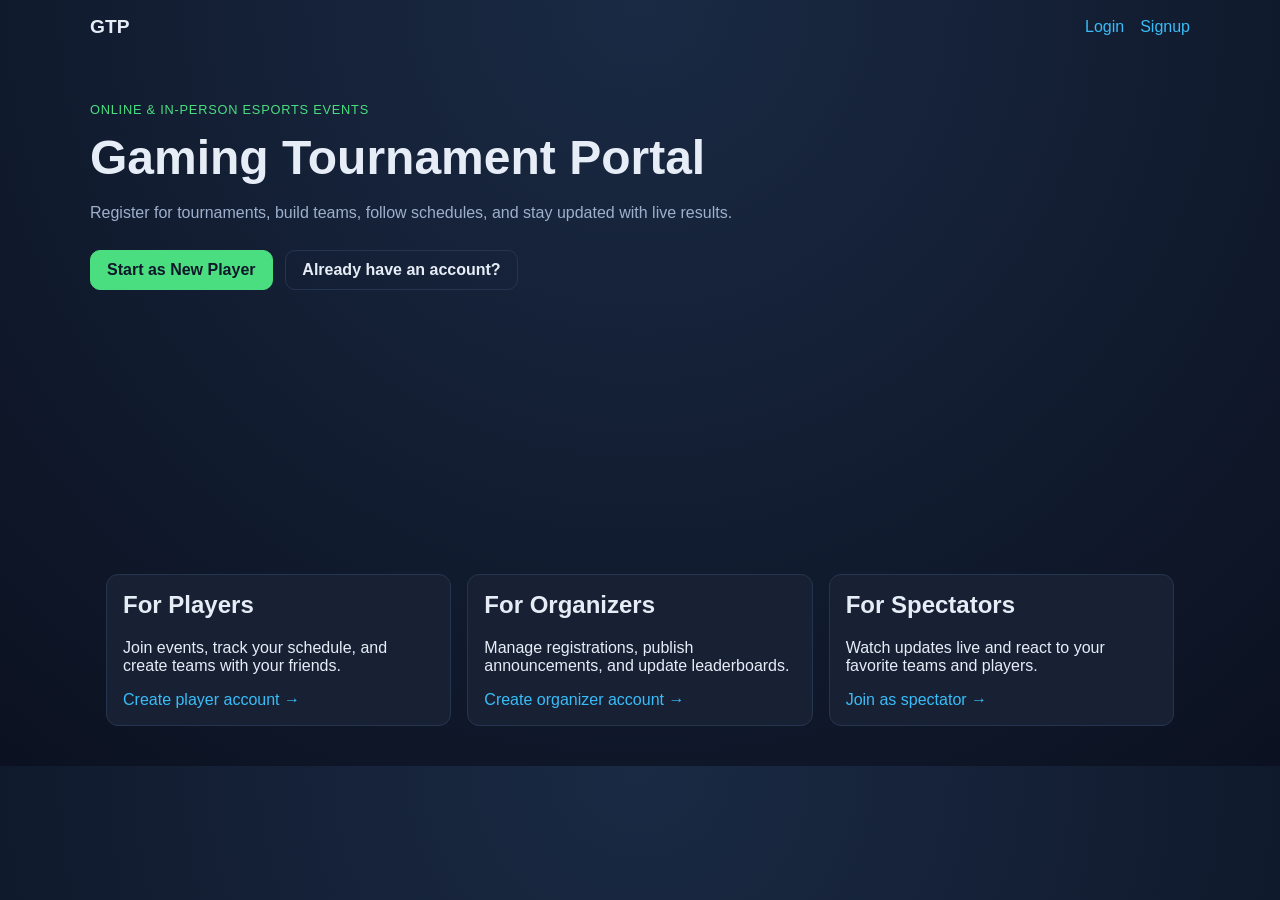
==== index.html @ 9b072035 "First Commit Base Project Files" ====
<!DOCTYPE html>
<html lang="en">
<head>
  <meta charset="UTF-8" />
  <meta name="viewport" content="width=device-width, initial-scale=1.0" />
  <title>Gaming Tournament Portal</title>
  <link rel="stylesheet" href="assets/css/main.css" />
</head>
<body>
  <header class="hero">
    <nav class="nav">
      <a href="index.html" class="brand">GTP</a>
      <div class="nav-links">
        <a href="pages/auth/login.html">Login</a>
        <a href="pages/auth/signup.html">Signup</a>
      </div>
    </nav>

    <section class="hero-content">
      <p class="tag">Online & In-Person eSports Events</p>
      <h1>Gaming Tournament Portal</h1>
      <p class="sub">
        Register for tournaments, build teams, follow schedules, and stay updated with live results.
      </p>
      <div class="hero-actions">
        <a class="btn" href="pages/auth/signup.html">Start as New Player</a>
        <a class="btn btn-secondary" href="pages/auth/login.html">Already have an account?</a>
      </div>
    </section>
  </header>

  <main class="container grid three-col">
    <article class="panel">
      <h2>For Players</h2>
      <p>Join events, track your schedule, and create teams with your friends.</p>
      <a href="pages/auth/signup.html">Create player account →</a>
    </article>

    <article class="panel">
      <h2>For Organizers</h2>
      <p>Manage registrations, publish announcements, and update leaderboards.</p>
      <a href="pages/auth/signup.html">Create organizer account →</a>
    </article>

    <article class="panel">
      <h2>For Spectators</h2>
      <p>Watch updates live and react to your favorite teams and players.</p>
      <a href="pages/auth/signup.html">Join as spectator →</a>
    </article>
  </main>
</body>
</html>
---- assets/css/main.css ----
:root {
  color-scheme: dark;
  --bg: #0b1120;
  --panel: #182337;
  --panel-alt: #26354f;
  --text: #e6edf7;
  --muted: #9eb0cc;
  --accent: #4ade80;
  --accent-2: #38bdf8;
  --danger: #f87171;
}

* { box-sizing: border-box; }

body {
  margin: 0;
  font-family: Inter, Segoe UI, Arial, sans-serif;
  background: radial-gradient(circle at top, #1a2a44, var(--bg));
  color: var(--text);
}

a { color: var(--accent-2); text-decoration: none; }
a:hover { text-decoration: underline; }

.hero {
  min-height: 62vh;
  padding: 1rem 1rem 2.5rem;
}

.nav {
  max-width: 1100px;
  margin: 0 auto;
  display: flex;
  justify-content: space-between;
  align-items: center;
}

.brand {
  font-weight: 700;
  font-size: 1.2rem;
  color: var(--text);
}

.nav-links {
  display: flex;
  gap: 1rem;
}

.hero-content {
  max-width: 1100px;
  margin: 4rem auto 0;
}

.tag {
  color: var(--accent);
  letter-spacing: 0.06em;
  text-transform: uppercase;
  font-size: 0.8rem;
}

h1 { font-size: clamp(2rem, 4vw, 3rem); margin: 0.6rem 0 1rem; }
h2, h3, h4 { margin-top: 0; }

.sub {
  max-width: 700px;
  color: var(--muted);
  line-height: 1.55;
}

.hero-actions {
  margin-top: 1.5rem;
  display: flex;
  gap: 0.8rem;
  flex-wrap: wrap;
}

.btn,
button {
  background: var(--accent);
  color: #0f172a;
  border: 1px solid var(--accent);
  border-radius: 10px;
  padding: 0.65rem 1rem;
  font-weight: 600;
  cursor: pointer;
}

.btn { display: inline-block; }
.btn-secondary { background: transparent; color: var(--text); border-color: var(--panel-alt); }
button:hover, .btn:hover { opacity: 0.92; text-decoration: none; }

.container {
  max-width: 1100px;
  margin: 0 auto;
  padding: 1rem;
}

.page-header {
  display: flex;
  justify-content: space-between;
  align-items: center;
  gap: 1rem;
  margin-bottom: 1rem;
}

.page-links {
  display: flex;
  gap: 0.75rem;
  flex-wrap: wrap;
}

.grid {
  display: grid;
  gap: 1rem;
}

.three-col {
  grid-template-columns: repeat(auto-fit, minmax(260px, 1fr));
  margin-bottom: 1.5rem;
}

.portal-grid {
  grid-template-columns: repeat(auto-fit, minmax(280px, 1fr));
}

.panel {
  background: color-mix(in hsl, var(--panel), #000 5%);
  border: 1px solid var(--panel-alt);
  border-radius: 12px;
  padding: 1rem;
}

label {
  display: block;
  color: var(--muted);
  margin-bottom: 0.8rem;
}

input,
select,
textarea {
  width: 100%;
  margin-top: 0.35rem;
  background: #0f1a2d;
  color: var(--text);
  border: 1px solid #3d4e68;
  border-radius: 9px;
  padding: 0.6rem;
}

.stack > * + * { margin-top: 0.45rem; }

.message {
  min-height: 1.2rem;
  font-size: 0.92rem;
}

.muted { color: var(--muted); }

ul {
  margin: 0;
  padding-left: 1.2rem;
}

li { margin-bottom: 0.4rem; }

table {
  width: 100%;
  border-collapse: collapse;
}

th,
td {
  padding: 0.45rem;
  border-bottom: 1px solid #374963;
  text-align: left;
}

.reaction-box {
  display: flex;
  gap: 0.5rem;
  flex-wrap: wrap;
}

.reaction-box button {
  width: auto;
  background: #1d4ed8;
  color: #f8fafc;
  border-color: #1d4ed8;
}

.logout-btn {
  background: var(--danger);
  border-color: var(--danger);
  color: #fff;
}

.hidden { display: none; }

@media (max-width: 700px) {
  .page-header {
    flex-direction: column;
    align-items: flex-start;
  }
}
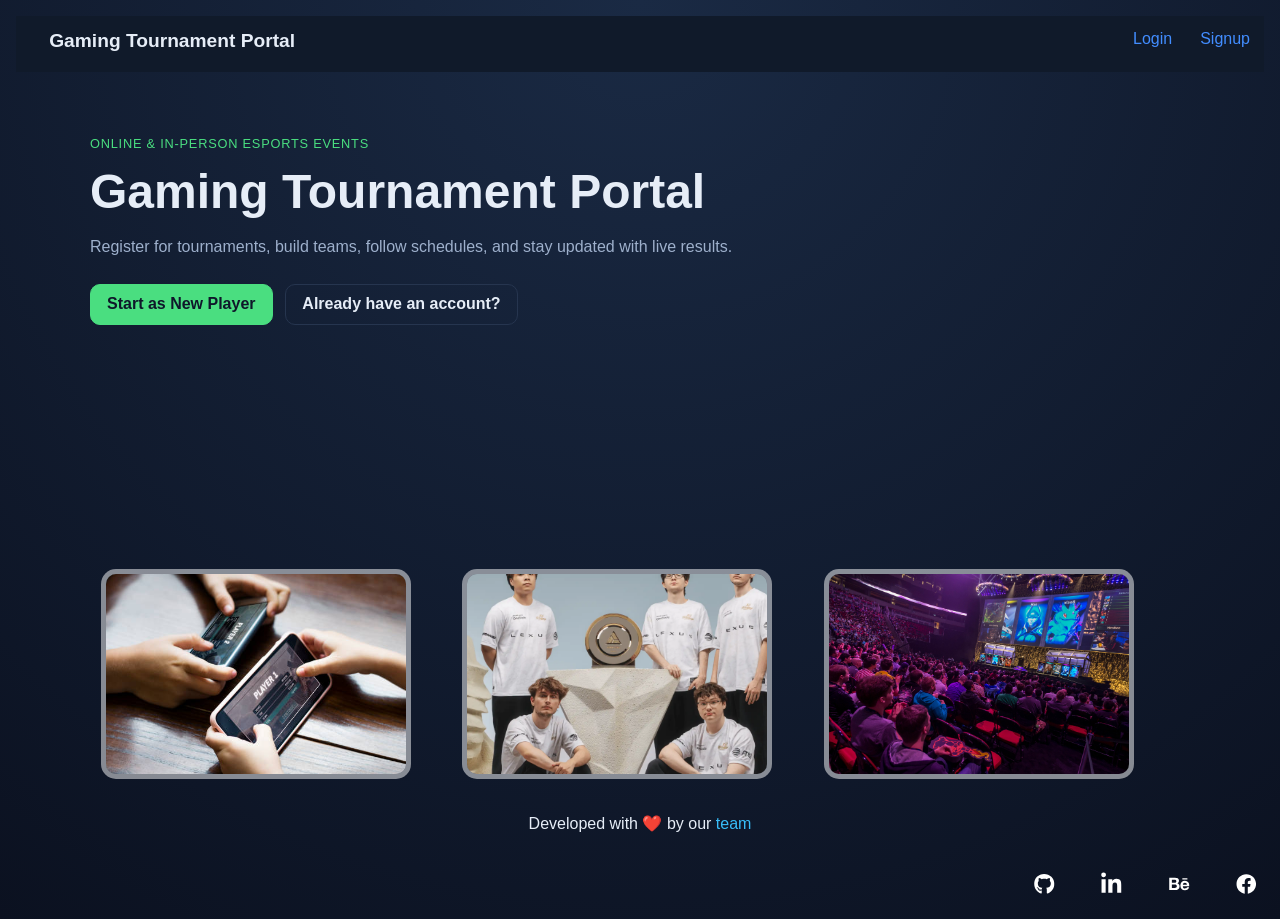
==== commit 0a746c1d: "Add initial HTML structure, styles, and images" ====
--- a/index.html
+++ b/index.html
@@ -1,20 +1,21 @@
 <!DOCTYPE html>
 <html lang="en">
+
 <head>
   <meta charset="UTF-8" />
   <meta name="viewport" content="width=device-width, initial-scale=1.0" />
   <title>Gaming Tournament Portal</title>
-  <link rel="stylesheet" href="assets/css/main.css" />
+  <link rel="stylesheet" href="./assets/css/main.css" />
 </head>
+
 <body>
   <header class="hero">
-    <nav class="nav">
-      <a href="index.html" class="brand">GTP</a>
-      <div class="nav-links">
-        <a href="pages/auth/login.html">Login</a>
-        <a href="pages/auth/signup.html">Signup</a>
-      </div>
-    </nav>
+    <ul>
+      <li><a href="./index.html" class="brand">Gaming Tournament Portal</a></li>
+      <li style="float:right"><a href="./pages/auth/signup.html">Signup</a></li>
+      <li style="float:right"><a href="./pages/auth/login.html">Login</a></li>
+      <!-- <li><a href="about.asp">About</a></li> -->
+    </ul>
 
     <section class="hero-content">
       <p class="tag">Online & In-Person eSports Events</p>
@@ -30,23 +31,71 @@
   </header>
 
   <main class="container grid three-col">
-    <article class="panel">
-      <h2>For Players</h2>
-      <p>Join events, track your schedule, and create teams with your friends.</p>
-      <a href="pages/auth/signup.html">Create player account →</a>
-    </article>
+    <div class="card-1">
+       <img src="./assets/images/panel-1.jpg">
+      <div class="card__content-1">
+        <p class="card__title-1">For Players</p>
+        <p class="card__description-1">Join events, track your schedule, and create teams with your friends.<br>
+          <a href="pages/auth/signup.html">Create player account →</a>
+        </p>
+      </div>
+    </div>
 
-    <article class="panel">
-      <h2>For Organizers</h2>
-      <p>Manage registrations, publish announcements, and update leaderboards.</p>
-      <a href="pages/auth/signup.html">Create organizer account →</a>
-    </article>
+    <div class="card-1">
+       <img src="./assets/images/panel-2.webp">
+      <div class="card__content-1">
+        <p class="card__title-1">For Organizers</p>
+        <p class="card__description-1">Manage registrations, publish announcements, and update leaderboards<br>
+          <a href="pages/auth/signup.html">Create an organizer account →</a>
+        </p>
+      </div>
+    </div>
 
-    <article class="panel">
-      <h2>For Spectators</h2>
-      <p>Watch updates live and react to your favorite teams and players.</p>
-      <a href="pages/auth/signup.html">Join as spectator →</a>
-    </article>
+    <div class="card-1">
+       <img src="./assets/images/panel-3.jpg">
+      <div class="card__content-1">
+        <p class="card__title-1">For Spectators</p>
+        <p class="card__description-1">Watch updates live and react to your favourite teams and players!<br>
+          <a href="pages/auth/signup.html">Create a spectator account →</a>
+        </p>
+      </div>
+    </div>
   </main>
+
+  <footer>
+    <div>
+      <p style="text-align: center;">Developed with ❤️ by our <a href="./about.html">team</a></p>
+    </div>
+    <div class="card">
+      <a class="social-link1" href="https://github.com/GameoCoder/Gaming-Tournament-Portal">
+        <svg xmlns="http://www.w3.org/2000/svg" fill="#fff" height="1em" viewBox="0 0 496 512">
+          <path
+            d="M165.9 397.4c0 2-2.3 3.6-5.2 3.6-3.3.3-5.6-1.3-5.6-3.6 0-2 2.3-3.6 5.2-3.6 3-.3 5.6 1.3 5.6 3.6zm-31.1-4.5c-.7 2 1.3 4.3 4.3 4.9 2.6 1 5.6 0 6.2-2s-1.3-4.3-4.3-5.2c-2.6-.7-5.5.3-6.2 2.3zm44.2-1.7c-2.9.7-4.9 2.6-4.6 4.9.3 2 2.9 3.3 5.9 2.6 2.9-.7 4.9-2.6 4.6-4.6-.3-1.9-3-3.2-5.9-2.9zM244.8 8C106.1 8 0 113.3 0 252c0 110.9 69.8 205.8 169.5 239.2 12.8 2.3 17.3-5.6 17.3-12.1 0-6.2-.3-40.4-.3-61.4 0 0-70 15-84.7-29.8 0 0-11.4-29.1-27.8-36.6 0 0-22.9-15.7 1.6-15.4 0 0 24.9 2 38.6 25.8 21.9 38.6 58.6 27.5 72.9 20.9 2.3-16 8.8-27.1 16-33.7-55.9-6.2-112.3-14.3-112.3-110.5 0-27.5 7.6-41.3 23.6-58.9-2.6-6.5-11.1-33.3 2.6-67.9 20.9-6.5 69 27 69 27 20-5.6 41.5-8.5 62.8-8.5s42.8 2.9 62.8 8.5c0 0 48.1-33.6 69-27 13.7 34.7 5.2 61.4 2.6 67.9 16 17.7 25.8 31.5 25.8 58.9 0 96.5-58.9 104.2-114.8 110.5 9.2 7.9 17 22.9 17 46.4 0 33.7-.3 75.4-.3 83.6 0 6.5 4.6 14.4 17.3 12.1C428.2 457.8 496 362.9 496 252 496 113.3 383.5 8 244.8 8zM97.2 352.9c-1.3 1-1 3.3.7 5.2 1.6 1.6 3.9 2.3 5.2 1 1.3-1 1-3.3-.7-5.2-1.6-1.6-3.9-2.3-5.2-1zm-10.8-8.1c-.7 1.3.3 2.9 2.3 3.9 1.6 1 3.6.7 4.3-.7.7-1.3-.3-2.9-2.3-3.9-2-.6-3.6-.3-4.3.7zm32.4 35.6c-1.6 1.3-1 4.3 1.3 6.2 2.3 2.3 5.2 2.6 6.5 1 1.3-1.3.7-4.3-1.3-6.2-2.2-2.3-5.2-2.6-6.5-1zm-11.4-14.7c-1.6 1-1.6 3.6 0 5.9 1.6 2.3 4.3 3.3 5.6 2.3 1.6-1.3 1.6-3.9 0-6.2-1.4-2.3-4-3.3-5.6-2z">
+          </path>
+        </svg>
+      </a>
+      <a class="social-link2" href="https://www.linkedin.com/in/nitin-singh-024512377">
+        <svg xmlns="http://www.w3.org/2000/svg" height="1em" viewBox="0 0 448 512" fill="#fff">
+          <path
+            d="M100.28 448H7.4V148.9h92.88zM53.79 108.1C24.09 108.1 0 83.5 0 53.8a53.79 53.79 0 0 1 107.58 0c0 29.7-24.1 54.3-53.79 54.3zM447.9 448h-92.68V302.4c0-34.7-.7-79.2-48.29-79.2-48.29 0-55.69 37.7-55.69 76.7V448h-92.78V148.9h89.08v40.8h1.3c12.4-23.5 42.69-48.3 87.88-48.3 94 0 111.28 61.9 111.28 142.3V448z">
+          </path>
+        </svg> </a>
+      <a class="social-link3">
+        <svg xmlns="http://www.w3.org/2000/svg" height="1em" viewBox="0 0 576 512" fill="#fff">
+          <path
+            d="M232 237.2c31.8-15.2 48.4-38.2 48.4-74 0-70.6-52.6-87.8-113.3-87.8H0v354.4h171.8c64.4 0 124.9-30.9 124.9-102.9 0-44.5-21.1-77.4-64.7-89.7zM77.9 135.9H151c28.1 0 53.4 7.9 53.4 40.5 0 30.1-19.7 42.2-47.5 42.2h-79v-82.7zm83.3 233.7H77.9V272h84.9c34.3 0 56 14.3 56 50.6 0 35.8-25.9 47-57.6 47zm358.5-240.7H376V94h143.7v34.9zM576 305.2c0-75.9-44.4-139.2-124.9-139.2-78.2 0-131.3 58.8-131.3 135.8 0 79.9 50.3 134.7 131.3 134.7 61.3 0 101-27.6 120.1-86.3H509c-6.7 21.9-34.3 33.5-55.7 33.5-41.3 0-63-24.2-63-65.3h185.1c.3-4.2.6-8.7.6-13.2zM390.4 274c2.3-33.7 24.7-54.8 58.5-54.8 35.4 0 53.2 20.8 56.2 54.8H390.4z">
+          </path>
+        </svg>
+      </a>
+      <a class="social-link4">
+        <svg xmlns="http://www.w3.org/2000/svg" height="1em" viewBox="0 0 512 512" fill="#fff">
+          <path
+            d="M504 256C504 119 393 8 256 8S8 119 8 256c0 123.78 90.69 226.38 209.25 245V327.69h-63V256h63v-54.64c0-62.15 37-96.48 93.67-96.48 27.14 0 55.52 4.84 55.52 4.84v61h-31.28c-30.8 0-40.41 19.12-40.41 38.73V256h68.78l-11 71.69h-57.78V501C413.31 482.38 504 379.78 504 256z">
+          </path>
+        </svg>
+      </a>
+    </div>
+  </footer>
 </body>
-</html>
+
+</html>
--- a/assets/css/main.css
+++ b/assets/css/main.css
@@ -10,7 +10,9 @@
   --danger: #f87171;
 }
 
-* { box-sizing: border-box; }
+* {
+  box-sizing: border-box;
+}
 
 body {
   margin: 0;
@@ -19,20 +21,48 @@
   color: var(--text);
 }
 
-a { color: var(--accent-2); text-decoration: none; }
-a:hover { text-decoration: underline; }
+a {
+  color: var(--accent-2);
+  text-decoration: none;
+}
+
+a:hover {
+  text-decoration: underline;
+}
 
 .hero {
   min-height: 62vh;
   padding: 1rem 1rem 2.5rem;
 }
 
-.nav {
-  max-width: 1100px;
-  margin: 0 auto;
-  display: flex;
-  justify-content: space-between;
-  align-items: center;
+ul {
+  list-style-type: none;
+  margin: 0;
+  padding: 0;
+  overflow: hidden;
+  background-color: #101a2a;
+  position: sticky;
+  top: 0;
+}
+
+ul li {
+  float: left;
+}
+
+ul li a {
+  display: block;
+  color: #428dff;
+  text-align: center;
+  padding: 14px 14px;
+  text-decoration: none;
+}
+
+ul li a:hover {
+  background-color: #111111;
+}
+
+ul li a:active {
+  background-color: #01ab6d;
 }
 
 .brand {
@@ -58,8 +88,16 @@
   font-size: 0.8rem;
 }
 
-h1 { font-size: clamp(2rem, 4vw, 3rem); margin: 0.6rem 0 1rem; }
-h2, h3, h4 { margin-top: 0; }
+h1 {
+  font-size: clamp(2rem, 4vw, 3rem);
+  margin: 0.6rem 0 1rem;
+}
+
+h2,
+h3,
+h4 {
+  margin-top: 0;
+}
 
 .sub {
   max-width: 700px;
@@ -85,9 +123,21 @@
   cursor: pointer;
 }
 
-.btn { display: inline-block; }
-.btn-secondary { background: transparent; color: var(--text); border-color: var(--panel-alt); }
-button:hover, .btn:hover { opacity: 0.92; text-decoration: none; }
+.btn {
+  display: inline-block;
+}
+
+.btn-secondary {
+  background: transparent;
+  color: var(--text);
+  border-color: var(--panel-alt);
+}
+
+button:hover,
+.btn:hover {
+  opacity: 0.92;
+  text-decoration: none;
+}
 
 .container {
   max-width: 1100px;
@@ -136,9 +186,7 @@
   margin-bottom: 0.8rem;
 }
 
-input,
-select,
-textarea {
+input, select, textarea {
   width: 100%;
   margin-top: 0.35rem;
   background: #0f1a2d;
@@ -148,29 +196,34 @@
   padding: 0.6rem;
 }
 
-.stack > * + * { margin-top: 0.45rem; }
+.stack>*+* {
+  margin-top: 0.45rem;
+}
 
 .message {
   min-height: 1.2rem;
   font-size: 0.92rem;
 }
 
-.muted { color: var(--muted); }
+.muted {
+  color: var(--muted);
+}
 
 ul {
   margin: 0;
   padding-left: 1.2rem;
 }
 
-li { margin-bottom: 0.4rem; }
+li {
+  margin-bottom: 0.4rem;
+}
 
 table {
   width: 100%;
   border-collapse: collapse;
 }
 
-th,
-td {
+th, td {
   padding: 0.45rem;
   border-bottom: 1px solid #374963;
   text-align: left;
@@ -195,7 +248,9 @@
   color: #fff;
 }
 
-.hidden { display: none; }
+.hidden {
+  display: none;
+}
 
 @media (max-width: 700px) {
   .page-header {
@@ -203,3 +258,143 @@
     align-items: flex-start;
   }
 }
+
+/* From Uiverse.io by ahmed150up2 */ 
+.card {
+  display: flex;
+  height: 70px;
+  width: 270px;
+  float: right;
+}
+
+.card svg {
+  position: absolute;
+  display: flex;
+  width: 60%;
+  height: 100%;
+  font-size: 24px;
+  font-weight: 700;
+  opacity: 1;
+  transition: opacity 0.25s;
+  z-index: 2;
+  cursor: pointer;
+}
+
+.card .social-link1,.card .social-link2,.card .social-link3,.card .social-link4 {
+  position: relative;
+  display: flex;
+  align-items: center;
+  justify-content: center;
+  width: 25%;
+  color: whitesmoke;
+  font-size: 24px;
+  text-decoration: none;
+  transition: 0.25s;
+  border-radius: 50px;
+}
+
+.card svg {
+  transform: scale(0.5);
+}
+
+.card .social-link1:hover {
+  background-color: #1a1e22;
+  animation: bounce_613 0.4s linear;
+}
+
+.card .social-link2:hover {
+  background-color: #0a66c2;
+  animation: bounce_613 0.4s linear;
+}
+
+.card .social-link3:hover {
+  background-color: #0059f7;
+  animation: bounce_613 0.4s linear;
+}
+
+.card .social-link4:hover {
+  background-color: #1d4292;
+  animation: bounce_613 0.4s linear;
+}
+
+@keyframes bounce_613 {
+  40% {
+    transform: scale(1.4);
+  }
+
+  60% {
+    transform: scale(0.8);
+  }
+
+  80% {
+    transform: scale(1.2);
+  }
+
+  100% {
+    transform: scale(1);
+  }
+}
+
+
+.card-1 {
+  position: relative;
+  width: 300px;
+  height: 200px;
+  background-color: rgba(255,255,255, 0.5);
+  border-radius: 10px;
+  display: flex;
+  align-items: center;
+  justify-content: center;
+  overflow: hidden;
+  perspective: 1000px;
+  box-shadow: 0 0 0 5px #ffffff80;
+  transition: all 0.6s cubic-bezier(0.175, 0.885, 0.32, 1.275);
+}
+
+.card-1 img {
+  width: 350px;
+  fill: #333;
+  transition: all 0.6s cubic-bezier(0.175, 0.885, 0.32, 1.275);
+}
+
+.card-1:hover {
+  transform: scale(1.05);
+  box-shadow: 0 8px 16px rgba(255, 255, 255, 0.2);
+}
+
+.card__content-1 {
+  position: absolute;
+  top: 0;
+  left: 0;
+  width: 100%;
+  height: 100%;
+  padding: 20px;
+  box-sizing: border-box;
+  background-color: rgba(255, 255, 255, 0.3);
+  backdrop-filter: blur(10px);
+  transform: rotateX(-90deg);
+  transform-origin: bottom;
+  transition: all 0.6s cubic-bezier(0.175, 0.885, 0.32, 1.275);
+}
+
+.card-1:hover .card__content-1 {
+  transform: rotateX(0deg);
+}
+
+.card__title-1 {
+  margin: 0;
+  font-size: 24px;
+  color: #333;
+  font-weight: 700;
+}
+
+.card-1:hover img {
+  scale: 0.80;
+}
+
+.card__description-1 {
+  margin: 10px 0 0;
+  font-size: 14px;
+  color: #000000;
+  line-height: 1.4;
+}
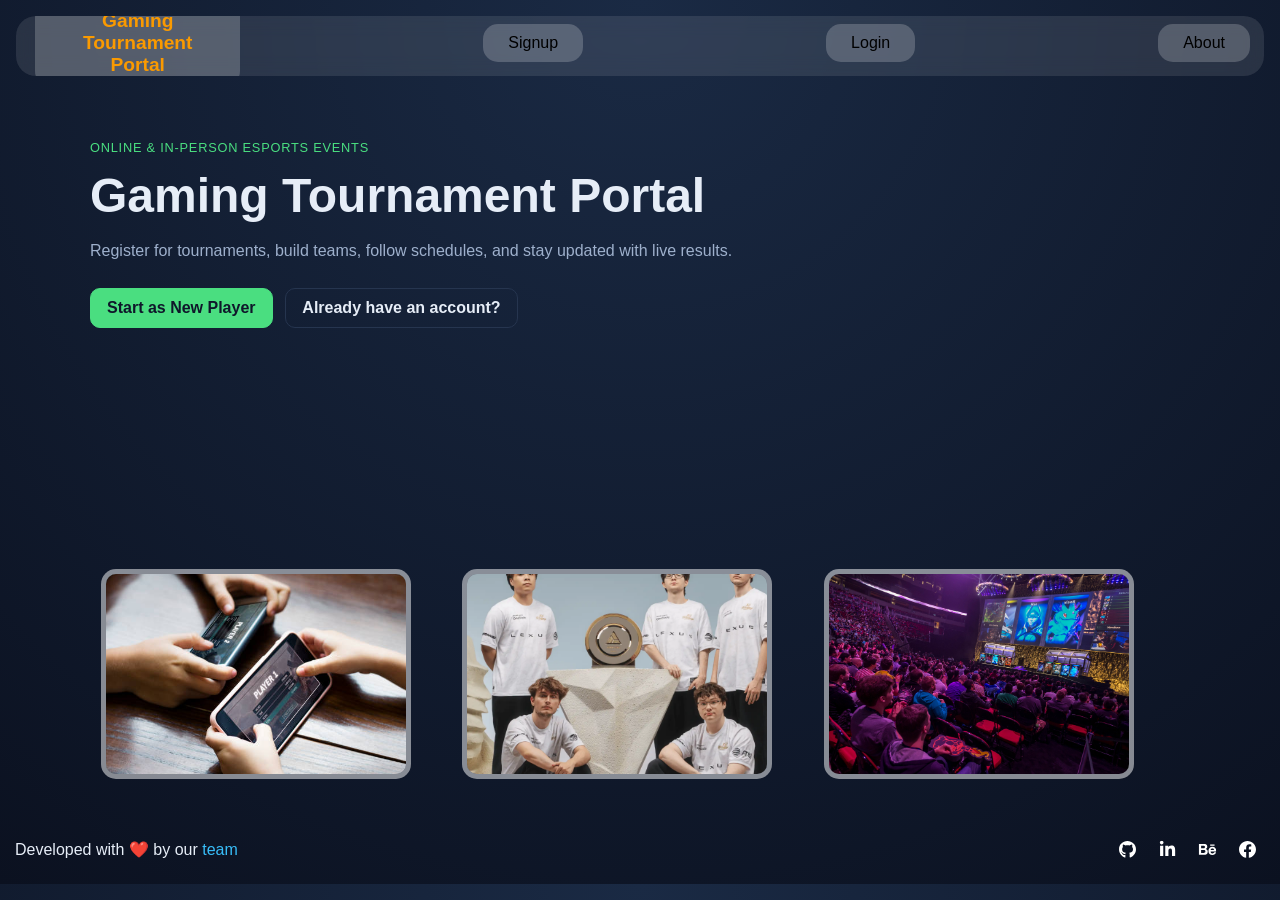
==== commit 6ce661e7: "QOL Changes" ====
--- a/index.html
+++ b/index.html
@@ -9,12 +9,18 @@
 </head>
 
 <body>
+  <video autoplay muted loop playsinline id="bg-video">
+    <source src="./assets/videos/video.webm" type="video/mp4">
+    Your browser does not support HTML5 video.
+  </video>
   <header class="hero">
     <ul>
-      <li><a href="./index.html" class="brand">Gaming Tournament Portal</a></li>
-      <li style="float:right"><a href="./pages/auth/signup.html">Signup</a></li>
-      <li style="float:right"><a href="./pages/auth/login.html">Login</a></li>
-      <!-- <li><a href="about.asp">About</a></li> -->
+      <div class="components">
+        <li><a href="./index.html" class="brand">Gaming Tournament Portal</a></li>
+        <li><a href="./pages/auth/signup.html">Signup</a></li>
+        <li><a href="./pages/auth/login.html">Login</a></li>
+        <li><a href="./about.html">About</a></li>
+      </div>
     </ul>
 
     <section class="hero-content">
@@ -32,68 +38,74 @@
 
   <main class="container grid three-col">
     <div class="card-1">
-       <img src="./assets/images/panel-1.jpg">
-      <div class="card__content-1">
-        <p class="card__title-1">For Players</p>
-        <p class="card__description-1">Join events, track your schedule, and create teams with your friends.<br>
-          <a href="pages/auth/signup.html">Create player account →</a>
-        </p>
-      </div>
+      <img src="./assets/images/panel-1.jpg">
+      <a href="pages/auth/signup.html">
+        <div class="card__content-1">
+          <p class="card__title-1">For Players</p>
+          <p class="card__description-1">Join events, track your schedule, and create teams with your friends.<br>
+          </p>
+        </div>
+      </a>
     </div>
 
     <div class="card-1">
-       <img src="./assets/images/panel-2.webp">
-      <div class="card__content-1">
-        <p class="card__title-1">For Organizers</p>
-        <p class="card__description-1">Manage registrations, publish announcements, and update leaderboards<br>
-          <a href="pages/auth/signup.html">Create an organizer account →</a>
-        </p>
-      </div>
+      <img src="./assets/images/panel-2.webp">
+      <a href="pages/auth/signup.html">
+        <div class="card__content-1">
+          <p class="card__title-1">For Organizers</p>
+          <p class="card__description-1">Manage registrations, publish announcements, and update leaderboards<br>
+          </p>
+        </div>
+      </a>
     </div>
 
     <div class="card-1">
-       <img src="./assets/images/panel-3.jpg">
-      <div class="card__content-1">
-        <p class="card__title-1">For Spectators</p>
-        <p class="card__description-1">Watch updates live and react to your favourite teams and players!<br>
-          <a href="pages/auth/signup.html">Create a spectator account →</a>
-        </p>
-      </div>
+      <img src="./assets/images/panel-3.jpg">
+      <a href="pages/auth/signup.html">
+        <div class="card__content-1">
+          <p class="card__title-1">For Spectators</p>
+          <p class="card__description-1">Watch updates live and react to your favourite teams and players!<br>
+          </p>
+        </div>
+      </a>
     </div>
   </main>
 
   <footer>
-    <div>
+    <!-- <div style="text-align: center; margin-top: 50px;">
       <p style="text-align: center;">Developed with ❤️ by our <a href="./about.html">team</a></p>
-    </div>
+    </div> -->
     <div class="card">
-      <a class="social-link1" href="https://github.com/GameoCoder/Gaming-Tournament-Portal">
-        <svg xmlns="http://www.w3.org/2000/svg" fill="#fff" height="1em" viewBox="0 0 496 512">
-          <path
-            d="M165.9 397.4c0 2-2.3 3.6-5.2 3.6-3.3.3-5.6-1.3-5.6-3.6 0-2 2.3-3.6 5.2-3.6 3-.3 5.6 1.3 5.6 3.6zm-31.1-4.5c-.7 2 1.3 4.3 4.3 4.9 2.6 1 5.6 0 6.2-2s-1.3-4.3-4.3-5.2c-2.6-.7-5.5.3-6.2 2.3zm44.2-1.7c-2.9.7-4.9 2.6-4.6 4.9.3 2 2.9 3.3 5.9 2.6 2.9-.7 4.9-2.6 4.6-4.6-.3-1.9-3-3.2-5.9-2.9zM244.8 8C106.1 8 0 113.3 0 252c0 110.9 69.8 205.8 169.5 239.2 12.8 2.3 17.3-5.6 17.3-12.1 0-6.2-.3-40.4-.3-61.4 0 0-70 15-84.7-29.8 0 0-11.4-29.1-27.8-36.6 0 0-22.9-15.7 1.6-15.4 0 0 24.9 2 38.6 25.8 21.9 38.6 58.6 27.5 72.9 20.9 2.3-16 8.8-27.1 16-33.7-55.9-6.2-112.3-14.3-112.3-110.5 0-27.5 7.6-41.3 23.6-58.9-2.6-6.5-11.1-33.3 2.6-67.9 20.9-6.5 69 27 69 27 20-5.6 41.5-8.5 62.8-8.5s42.8 2.9 62.8 8.5c0 0 48.1-33.6 69-27 13.7 34.7 5.2 61.4 2.6 67.9 16 17.7 25.8 31.5 25.8 58.9 0 96.5-58.9 104.2-114.8 110.5 9.2 7.9 17 22.9 17 46.4 0 33.7-.3 75.4-.3 83.6 0 6.5 4.6 14.4 17.3 12.1C428.2 457.8 496 362.9 496 252 496 113.3 383.5 8 244.8 8zM97.2 352.9c-1.3 1-1 3.3.7 5.2 1.6 1.6 3.9 2.3 5.2 1 1.3-1 1-3.3-.7-5.2-1.6-1.6-3.9-2.3-5.2-1zm-10.8-8.1c-.7 1.3.3 2.9 2.3 3.9 1.6 1 3.6.7 4.3-.7.7-1.3-.3-2.9-2.3-3.9-2-.6-3.6-.3-4.3.7zm32.4 35.6c-1.6 1.3-1 4.3 1.3 6.2 2.3 2.3 5.2 2.6 6.5 1 1.3-1.3.7-4.3-1.3-6.2-2.2-2.3-5.2-2.6-6.5-1zm-11.4-14.7c-1.6 1-1.6 3.6 0 5.9 1.6 2.3 4.3 3.3 5.6 2.3 1.6-1.3 1.6-3.9 0-6.2-1.4-2.3-4-3.3-5.6-2z">
-          </path>
-        </svg>
-      </a>
-      <a class="social-link2" href="https://www.linkedin.com/in/nitin-singh-024512377">
-        <svg xmlns="http://www.w3.org/2000/svg" height="1em" viewBox="0 0 448 512" fill="#fff">
-          <path
-            d="M100.28 448H7.4V148.9h92.88zM53.79 108.1C24.09 108.1 0 83.5 0 53.8a53.79 53.79 0 0 1 107.58 0c0 29.7-24.1 54.3-53.79 54.3zM447.9 448h-92.68V302.4c0-34.7-.7-79.2-48.29-79.2-48.29 0-55.69 37.7-55.69 76.7V448h-92.78V148.9h89.08v40.8h1.3c12.4-23.5 42.69-48.3 87.88-48.3 94 0 111.28 61.9 111.28 142.3V448z">
-          </path>
-        </svg> </a>
-      <a class="social-link3">
-        <svg xmlns="http://www.w3.org/2000/svg" height="1em" viewBox="0 0 576 512" fill="#fff">
-          <path
-            d="M232 237.2c31.8-15.2 48.4-38.2 48.4-74 0-70.6-52.6-87.8-113.3-87.8H0v354.4h171.8c64.4 0 124.9-30.9 124.9-102.9 0-44.5-21.1-77.4-64.7-89.7zM77.9 135.9H151c28.1 0 53.4 7.9 53.4 40.5 0 30.1-19.7 42.2-47.5 42.2h-79v-82.7zm83.3 233.7H77.9V272h84.9c34.3 0 56 14.3 56 50.6 0 35.8-25.9 47-57.6 47zm358.5-240.7H376V94h143.7v34.9zM576 305.2c0-75.9-44.4-139.2-124.9-139.2-78.2 0-131.3 58.8-131.3 135.8 0 79.9 50.3 134.7 131.3 134.7 61.3 0 101-27.6 120.1-86.3H509c-6.7 21.9-34.3 33.5-55.7 33.5-41.3 0-63-24.2-63-65.3h185.1c.3-4.2.6-8.7.6-13.2zM390.4 274c2.3-33.7 24.7-54.8 58.5-54.8 35.4 0 53.2 20.8 56.2 54.8H390.4z">
-          </path>
-        </svg>
-      </a>
-      <a class="social-link4">
-        <svg xmlns="http://www.w3.org/2000/svg" height="1em" viewBox="0 0 512 512" fill="#fff">
-          <path
-            d="M504 256C504 119 393 8 256 8S8 119 8 256c0 123.78 90.69 226.38 209.25 245V327.69h-63V256h63v-54.64c0-62.15 37-96.48 93.67-96.48 27.14 0 55.52 4.84 55.52 4.84v61h-31.28c-30.8 0-40.41 19.12-40.41 38.73V256h68.78l-11 71.69h-57.78V501C413.31 482.38 504 379.78 504 256z">
-          </path>
-        </svg>
-      </a>
+      <p>Developed with ❤️ by our <a href="./about.html">team</a></p>
+      <div class="social-icons">
+        <a class="social-link1" href="https://github.com/GameoCoder/Gaming-Tournament-Portal">
+          <svg xmlns="http://www.w3.org/2000/svg" fill="#fff" height="1em" viewBox="0 0 496 512">
+            <path
+              d="M165.9 397.4c0 2-2.3 3.6-5.2 3.6-3.3.3-5.6-1.3-5.6-3.6 0-2 2.3-3.6 5.2-3.6 3-.3 5.6 1.3 5.6 3.6zm-31.1-4.5c-.7 2 1.3 4.3 4.3 4.9 2.6 1 5.6 0 6.2-2s-1.3-4.3-4.3-5.2c-2.6-.7-5.5.3-6.2 2.3zm44.2-1.7c-2.9.7-4.9 2.6-4.6 4.9.3 2 2.9 3.3 5.9 2.6 2.9-.7 4.9-2.6 4.6-4.6-.3-1.9-3-3.2-5.9-2.9zM244.8 8C106.1 8 0 113.3 0 252c0 110.9 69.8 205.8 169.5 239.2 12.8 2.3 17.3-5.6 17.3-12.1 0-6.2-.3-40.4-.3-61.4 0 0-70 15-84.7-29.8 0 0-11.4-29.1-27.8-36.6 0 0-22.9-15.7 1.6-15.4 0 0 24.9 2 38.6 25.8 21.9 38.6 58.6 27.5 72.9 20.9 2.3-16 8.8-27.1 16-33.7-55.9-6.2-112.3-14.3-112.3-110.5 0-27.5 7.6-41.3 23.6-58.9-2.6-6.5-11.1-33.3 2.6-67.9 20.9-6.5 69 27 69 27 20-5.6 41.5-8.5 62.8-8.5s42.8 2.9 62.8 8.5c0 0 48.1-33.6 69-27 13.7 34.7 5.2 61.4 2.6 67.9 16 17.7 25.8 31.5 25.8 58.9 0 96.5-58.9 104.2-114.8 110.5 9.2 7.9 17 22.9 17 46.4 0 33.7-.3 75.4-.3 83.6 0 6.5 4.6 14.4 17.3 12.1C428.2 457.8 496 362.9 496 252 496 113.3 383.5 8 244.8 8zM97.2 352.9c-1.3 1-1 3.3.7 5.2 1.6 1.6 3.9 2.3 5.2 1 1.3-1 1-3.3-.7-5.2-1.6-1.6-3.9-2.3-5.2-1zm-10.8-8.1c-.7 1.3.3 2.9 2.3 3.9 1.6 1 3.6.7 4.3-.7.7-1.3-.3-2.9-2.3-3.9-2-.6-3.6-.3-4.3.7zm32.4 35.6c-1.6 1.3-1 4.3 1.3 6.2 2.3 2.3 5.2 2.6 6.5 1 1.3-1.3.7-4.3-1.3-6.2-2.2-2.3-5.2-2.6-6.5-1zm-11.4-14.7c-1.6 1-1.6 3.6 0 5.9 1.6 2.3 4.3 3.3 5.6 2.3 1.6-1.3 1.6-3.9 0-6.2-1.4-2.3-4-3.3-5.6-2z">
+            </path>
+          </svg>
+        </a>
+        <a class="social-link2" href="https://www.linkedin.com/in/nitin-singh-024512377">
+          <svg xmlns="http://www.w3.org/2000/svg" height="1em" viewBox="0 0 448 512" fill="#fff">
+            <path
+              d="M100.28 448H7.4V148.9h92.88zM53.79 108.1C24.09 108.1 0 83.5 0 53.8a53.79 53.79 0 0 1 107.58 0c0 29.7-24.1 54.3-53.79 54.3zM447.9 448h-92.68V302.4c0-34.7-.7-79.2-48.29-79.2-48.29 0-55.69 37.7-55.69 76.7V448h-92.78V148.9h89.08v40.8h1.3c12.4-23.5 42.69-48.3 87.88-48.3 94 0 111.28 61.9 111.28 142.3V448z">
+            </path>
+          </svg> </a>
+        <a class="social-link3">
+          <svg xmlns="http://www.w3.org/2000/svg" height="1em" viewBox="0 0 576 512" fill="#fff">
+            <path
+              d="M232 237.2c31.8-15.2 48.4-38.2 48.4-74 0-70.6-52.6-87.8-113.3-87.8H0v354.4h171.8c64.4 0 124.9-30.9 124.9-102.9 0-44.5-21.1-77.4-64.7-89.7zM77.9 135.9H151c28.1 0 53.4 7.9 53.4 40.5 0 30.1-19.7 42.2-47.5 42.2h-79v-82.7zm83.3 233.7H77.9V272h84.9c34.3 0 56 14.3 56 50.6 0 35.8-25.9 47-57.6 47zm358.5-240.7H376V94h143.7v34.9zM576 305.2c0-75.9-44.4-139.2-124.9-139.2-78.2 0-131.3 58.8-131.3 135.8 0 79.9 50.3 134.7 131.3 134.7 61.3 0 101-27.6 120.1-86.3H509c-6.7 21.9-34.3 33.5-55.7 33.5-41.3 0-63-24.2-63-65.3h185.1c.3-4.2.6-8.7.6-13.2zM390.4 274c2.3-33.7 24.7-54.8 58.5-54.8 35.4 0 53.2 20.8 56.2 54.8H390.4z">
+            </path>
+          </svg>
+        </a>
+        <a class="social-link4">
+          <svg xmlns="http://www.w3.org/2000/svg" height="1em" viewBox="0 0 512 512" fill="#fff">
+            <path
+              d="M504 256C504 119 393 8 256 8S8 119 8 256c0 123.78 90.69 226.38 209.25 245V327.69h-63V256h63v-54.64c0-62.15 37-96.48 93.67-96.48 27.14 0 55.52 4.84 55.52 4.84v61h-31.28c-30.8 0-40.41 19.12-40.41 38.73V256h68.78l-11 71.69h-57.78V501C413.31 482.38 504 379.78 504 256z">
+            </path>
+          </svg>
+        </a>
+      </div>
     </div>
   </footer>
 </body>
--- a/assets/css/main.css
+++ b/assets/css/main.css
@@ -21,6 +21,19 @@
   color: var(--text);
 }
 
+#bg-video {
+  position: fixed;
+  top: 50%;
+  left: 50%;
+  min-width: 100%;
+  min-height: 100%;
+  width: 100%;
+  height: 100%;
+  z-index: -100;
+  transform: translate(-50%, -50%);
+  object-fit: cover;
+}
+
 a {
   color: var(--accent-2);
   text-decoration: none;
@@ -38,27 +51,48 @@
 ul {
   list-style-type: none;
   margin: 0;
-  padding: 0;
+  padding: 0 14px;
   overflow: hidden;
-  background-color: #101a2a;
+  background-color: rgba(255, 255, 255, 0.1);
+  backdrop-filter: blur(10px);
   position: sticky;
   top: 0;
+  border-radius: 20px;
+  height: 60px;
+}
+
+ul .components {
+  display: flex;
+  align-items: center; 
+  height: 100%;
+  max-width: 100%;
+  gap: 20%;
 }
 
 ul li {
-  float: left;
+  list-style: none;
+}
+
+ul li .brand {
+  margin-left: auto;
 }
 
 ul li a {
   display: block;
-  color: #428dff;
+  color: #000000;
   text-align: center;
-  padding: 14px 14px;
+  padding: 10px 25px;
   text-decoration: none;
+  background-color: rgba(255, 255, 255, 0.2);
+  border-radius: 15px;
+  transition: all 0.2s ease;
 }
 
 ul li a:hover {
-  background-color: #111111;
+  background-color: rgba(255, 217, 0, 0.644);
+  backdrop-filter: blur(20px);
+  border-radius: 20px;
+  text-decoration: none;
 }
 
 ul li a:active {
@@ -69,6 +103,7 @@
   font-weight: 700;
   font-size: 1.2rem;
   color: var(--text);
+  color: #fa9a00;
 }
 
 .nav-links {
@@ -263,31 +298,31 @@
 .card {
   display: flex;
   height: 70px;
-  width: 270px;
-  float: right;
-}
-
-.card svg {
-  position: absolute;
-  display: flex;
-  width: 60%;
-  height: 100%;
-  font-size: 24px;
-  font-weight: 700;
-  opacity: 1;
-  transition: opacity 0.25s;
-  z-index: 2;
-  cursor: pointer;
-}
-
-.card .social-link1,.card .social-link2,.card .social-link3,.card .social-link4 {
+  width: 100%;
+  justify-content: space-between;
+  align-items: center;
+  padding: 0px 15px;
+  box-sizing: border-box;
+}
+
+.card p {
+  margin: 0;
+}
+
+.card .social-icons {
+  display: flex;
+  align-items: center;
+  gap: 5px;
+}
+
+.card .social-link1, .card .social-link2, .card .social-link3, .card .social-link4 {
   position: relative;
   display: flex;
   align-items: center;
   justify-content: center;
-  width: 25%;
+  width: 35px;
+  height: 35px;
   color: whitesmoke;
-  font-size: 24px;
   text-decoration: none;
   transition: 0.25s;
   border-radius: 50px;
@@ -295,6 +330,12 @@
 
 .card svg {
   transform: scale(0.5);
+  width: 100%;
+  height: 100%;
+  cursor: pointer;
+  transition: opacity 0.25s;
+  opacity: 1;
+  z-index: 2;
 }
 
 .card .social-link1:hover {
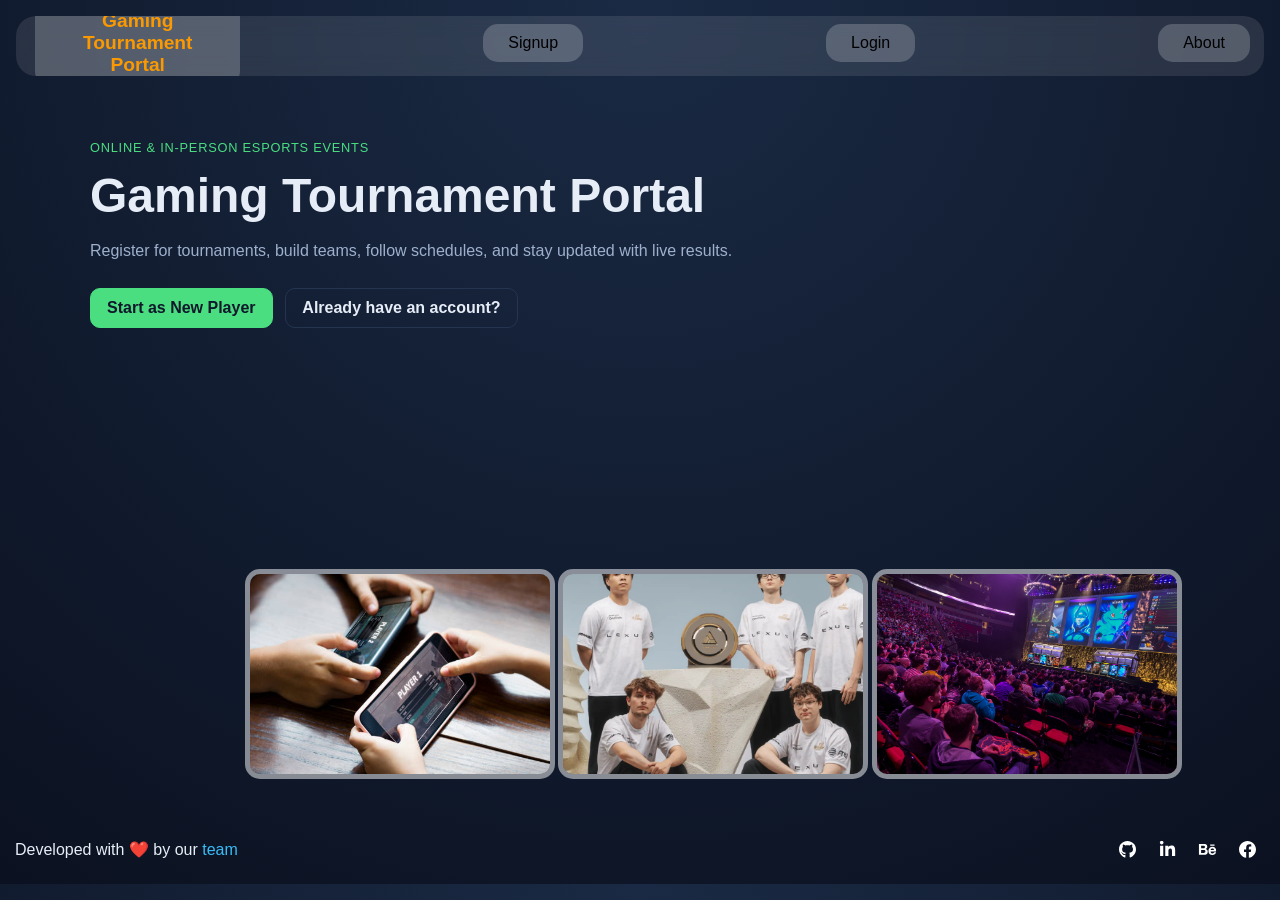
==== commit d00c7093: "Update padding styles in main.css and adjust layout in login and signup pages" ====
--- a/index.html
+++ b/index.html
@@ -72,9 +72,6 @@
   </main>
 
   <footer>
-    <!-- <div style="text-align: center; margin-top: 50px;">
-      <p style="text-align: center;">Developed with ❤️ by our <a href="./about.html">team</a></p>
-    </div> -->
     <div class="card">
       <p>Developed with ❤️ by our <a href="./about.html">team</a></p>
       <div class="social-icons">
@@ -98,7 +95,7 @@
             </path>
           </svg>
         </a>
-        <a class="social-link4">
+        <a class="social-link4" href="https://www.facebook.com">
           <svg xmlns="http://www.w3.org/2000/svg" height="1em" viewBox="0 0 512 512" fill="#fff">
             <path
               d="M504 256C504 119 393 8 256 8S8 119 8 256c0 123.78 90.69 226.38 209.25 245V327.69h-63V256h63v-54.64c0-62.15 37-96.48 93.67-96.48 27.14 0 55.52 4.84 55.52 4.84v61h-31.28c-30.8 0-40.41 19.12-40.41 38.73V256h68.78l-11 71.69h-57.78V501C413.31 482.38 504 379.78 504 256z">
--- a/assets/css/main.css
+++ b/assets/css/main.css
@@ -178,6 +178,7 @@
   max-width: 1100px;
   margin: 0 auto;
   padding: 1rem;
+  padding-left: 10rem;
 }
 
 .page-header {
